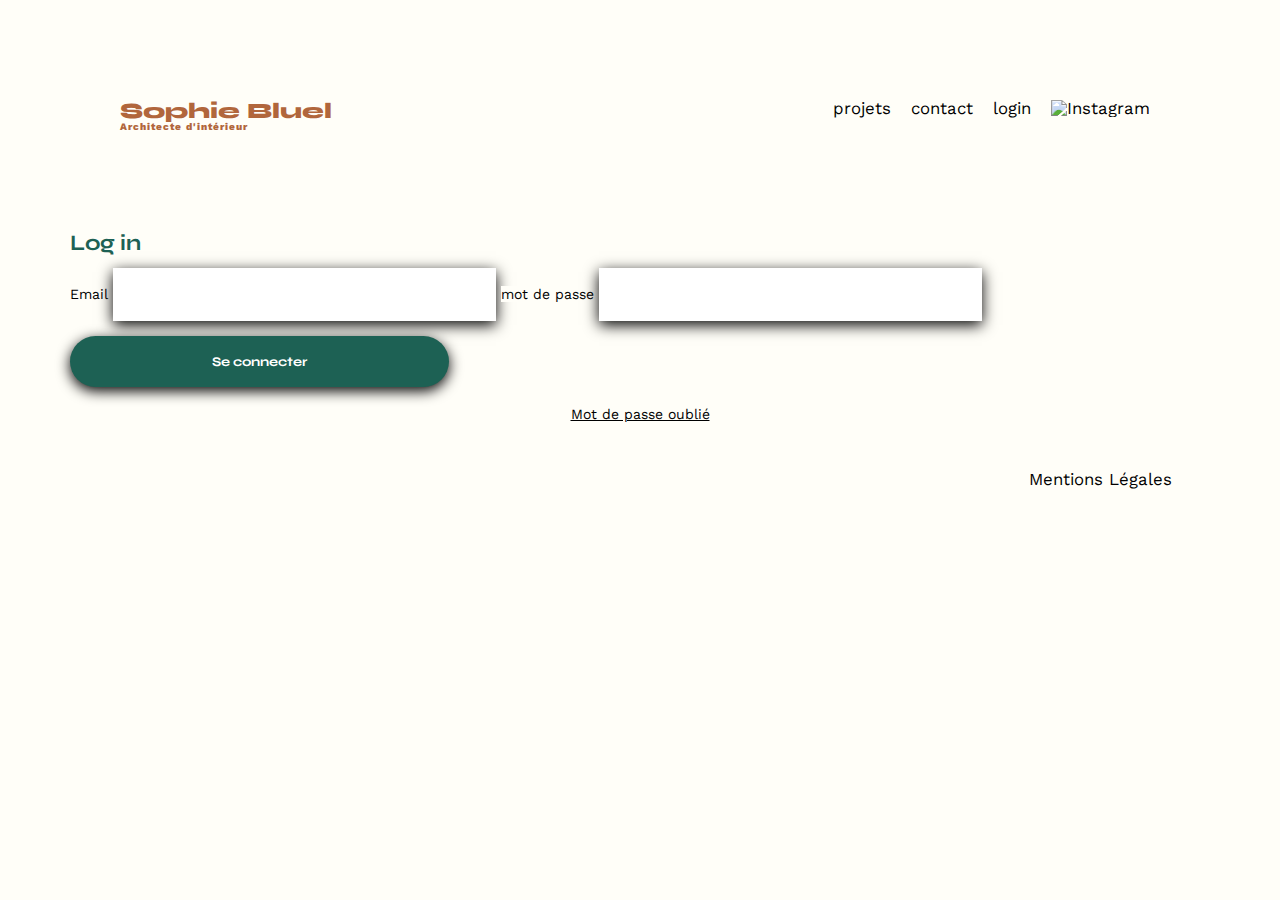
==== FrontEnd/login.html @ 559c423d "Page d'accueil terminée, ajout page de connexion" ====
<!DOCTYPE html>
<html lang="fr">

<head>
	<meta charset="UTF-8">
	<title>Login - Sophie Bluel - Architecte d'intérieur</title>
	<meta name="viewport" content="width=device-width, initial-scale=1.0">
	<link rel="preconnect" href="https://fonts.googleapis.com">
	<link rel="preconnect" href="https://fonts.gstatic.com" crossorigin>
	<link href="https://fonts.googleapis.com/css2?family=Syne:wght@700;800&family=Work+Sans&display=swap"
		rel="stylesheet">
	<meta name="description" content="">
	<link rel="stylesheet" href="./assets/style.css">
	<script type="module" src="./assets/login.js" defer></script>
</head>

<body>
	<header>
		<h1>Sophie Bluel <span>Architecte d'intérieur</span></h1>
		<nav>
			<ul>
				<li>projets</li>
				<li>contact</li>
				<li>login</li>
				<li><img src="./assets/icons/instagram.png" alt="Instagram"></li>
			</ul>
		</nav>
	</header>

	<main>
		<section class="login">
			<form action="#" method="post">
				<h1 class="log">Log in </h1>
				<label for="email">Email</label>

				<input type="email" name="email" id="email">

				<label for="password">mot de passe</label>

				<input type="password" name="password" id="password">


				<input type="submit" value="Se connecter">
			</form>

			<p>Mot de passe oublié</p>
		</section>
	</main>
	<footer>
		<nav>
			<ul>
				<li>Mentions Légales</li>
			</ul>
		</nav>
	</footer>
</body>

</html>
---- FrontEnd/assets/style.css ----
/* http://meyerweb.com/eric/tools/css/reset/
   v2.0 | 20110126
   License: none (public domain)
*/

html, body, div, span, applet, object, iframe,
h1, h2, h3, h4, h5, h6, p, blockquote, pre,
a, abbr, acronym, address, big, cite, code,
del, dfn, em, img, ins, kbd, q, s, samp,
small, strike, strong, sub, sup, tt, var,
b, u, i, center,
dl, dt, dd, ol, ul, li,
fieldset, form, label, legend,
table, caption, tbody, tfoot, thead, tr, th, td,
article, aside, canvas, details, embed,
figure, figcaption, footer, header, hgroup,
menu, nav, output, ruby, section, summary,
time, mark, audio, video {
	margin: 0;
	padding: 0;
	border: 0;
	font-size: 100%;
	font: inherit;
	vertical-align: baseline;
	background: #FFFEF8;

}
/* HTML5 display-role reset for older browsers */
article, aside, details, figcaption, figure,
footer, header, hgroup, menu, nav, section {
	display: block;
}
body {
	line-height: 1;
}
ol, ul {
	list-style: none;
}
blockquote, q {
	quotes: none;
}
blockquote:before, blockquote:after,
q:before, q:after {
	content: '';
	content: none;
}
table {
	border-collapse: collapse;
	border-spacing: 0;
}
/** end reset css**/
body {
	max-width: 1140px;
	margin:auto;
	font-family: 'Work Sans' ;
	font-size: 14px;
}
header {
	display: flex;
	justify-content: space-between;
	margin: 50px 0;
	padding:50px;
}
section {
	margin: 50px 0
}

h1{
	display: flex;
	flex-direction: column;
	font-family: 'Syne';
	font-size: 22px;
	font-weight: 800;
	color: #B1663C
}

h1 > span {
	font-family: 'Work Sans';
	font-size:10px;
	letter-spacing: 0.1em;
;
}

h2{
	font-family: 'Syne';
	font-weight: 700;
	font-size: 30px;
	color: #1D6154
}
nav ul {
	display: flex;
	align-items: center;
	list-style-type: none;

}
nav li {
	padding: 0 10px;
	font-size: 1.2em;
}

li:hover {
	color: #B1663C;
}
#introduction {
	display: flex;
	align-items: center;
}
#introduction figure {
	flex: 1
}
#introduction img {
	display: block;
	margin: auto;
	width: 80%;
}

#introduction article {
	flex: 1
}
#introduction h2 {
	margin-bottom: 1em;
}

#introduction p {
	margin-bottom: 0.5em;
}
#portfolio h2 {
	text-align: center;
	margin-bottom: 1em;
}
.portfoliobuttons_filter{

	display: flex;
	flex: 1;
	width: 100%;
	justify-content: center;
	gap:10px;
	margin: 50px 0;
	

}
.filterbutton {
	font-family: 'Syne';
	font-weight: 700;
	border: 1px solid #1D6154; 
	text-align: center;
	border-radius: 40px;
	padding: 10px;
	color: #1D6154;
	min-width: 75px;
	
}
.filterbutton:hover {
	color: white;
	background-color: #1D6154;
}

.gallery {
	width: 100%;
	display: grid;
	grid-template-columns: 1fr 1fr 1fr;
	grid-column-gap: 20px;
	grid-row-gap: 20px;
}

.gallery img {
	width: 100%;

}
#contact {
	width: 50%;
margin: auto;
}
#contact > * {
	text-align: center;

}
#contact h2{
	margin-bottom: 20px;
}
#contact form {
	text-align: left;
	margin-top:30px;
	display: flex;
	flex-direction: column;
}

#contact input {
	height: 50px;
	font-size: 1.2em;
	border: none;
	box-shadow: 0px 4px 14px rgba(0, 0, 0, 0.09);
}
#contact label {
	margin: 2em 0 1em 0;
}
#contact textarea {
	border: none;
	box-shadow: 0px 4px 14px rgba(0, 0, 0, 0.09);
}

input[type="submit"]{
	font-family: 'Syne';
	font-weight: 700;
	color: white;
	background-color: #1D6154;
	margin : 2em auto ;
	width: 180px;
	text-align: center;
	border-radius: 60px ;
	
}

footer nav ul {
	display: flex;
	justify-content: flex-end;
	margin: 2em
}
/* LoginPage */

.log {
	font-family: 'Syne';
	font-weight: 700;
	color: #1D6154;
	width: 100px;
	height: 36px;




}
.login {
	width: 100%;
	gap: 5px;
	display: flex;
	flex-direction: column;
	align-items: center;

}
.login input {
	margin-bottom:15px;
	margin-top: 0px;
	border: none;
	box-shadow: 0px 4px 14px #000000;
	width: 379px;
	height: 51px;
}
.essai{
	box-shadow:none;
}
.login p {
	text-decoration:underline;
	margin-top: 0px;

 }
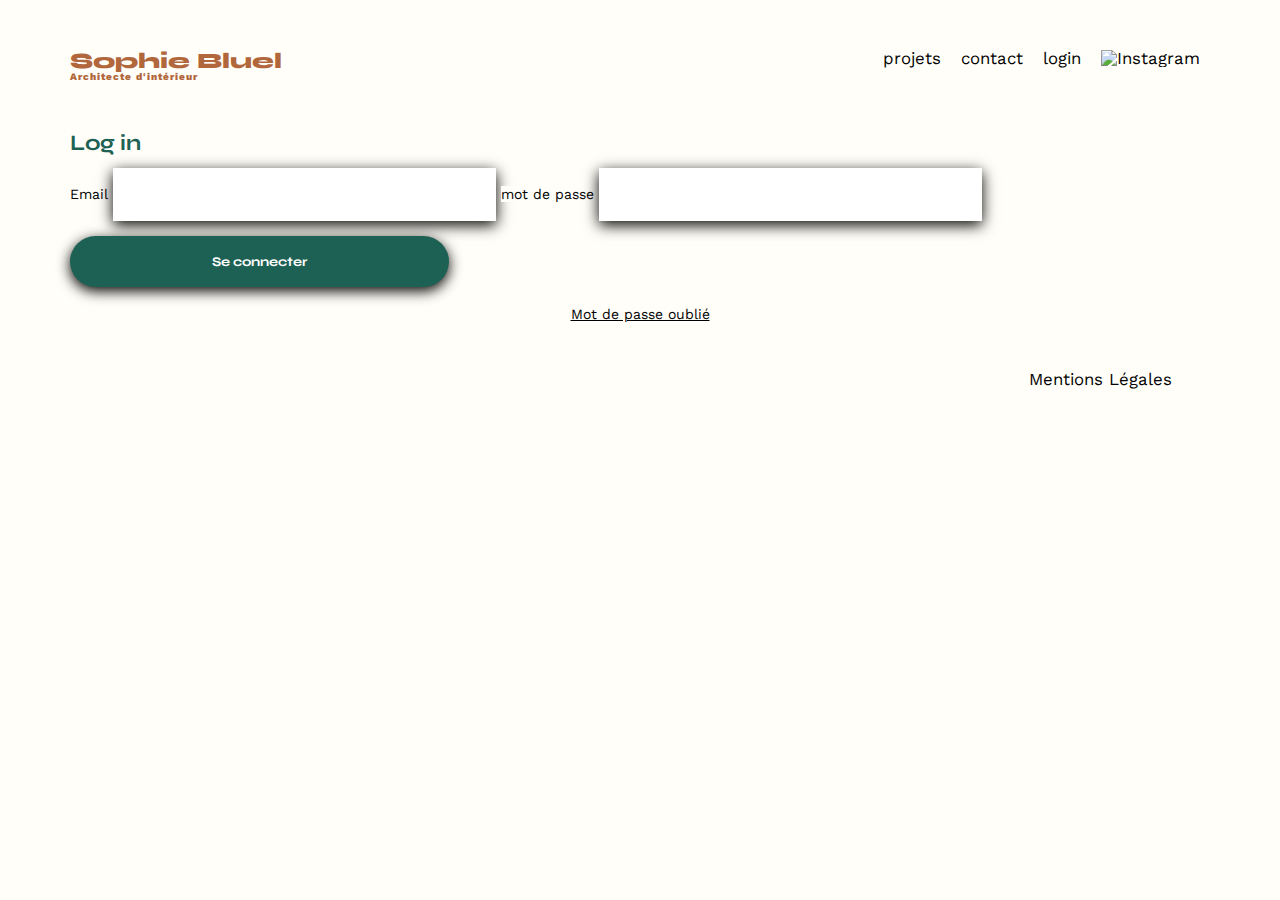
==== commit 2c8868a5: "Ajout de fichiers indexés" ====
--- a/FrontEnd/login.html
+++ b/FrontEnd/login.html
@@ -10,8 +10,8 @@
 	<link href="https://fonts.googleapis.com/css2?family=Syne:wght@700;800&family=Work+Sans&display=swap"
 		rel="stylesheet">
 	<meta name="description" content="">
-	<link rel="stylesheet" href="./assets/style.css">
-	<script type="module" src="./assets/login.js" defer></script>
+	<link rel="stylesheet" href="./assets/css/style.css">
+	<script type="module" src="./assets/js/login.js" defer></script>
 </head>
 
 <body>
--- a/FrontEnd/assets/css/style.css
+++ b/FrontEnd/assets/css/style.css
@@ -0,0 +1,269 @@
+/* http://meyerweb.com/eric/tools/css/reset/
+   v2.0 | 20110126
+   License: none (public domain)
+*/
+html, body, div, span, applet, object, iframe,
+h1, h2, h3, h4, h5, h6, p, blockquote, pre,
+a, abbr, acronym, address, big, cite, code,
+del, dfn, em, img, ins, kbd, q, s, samp,
+small, strike, strong, sub, sup, tt, var,
+b, u, i, center,
+dl, dt, dd, ol, ul, li,
+fieldset, form, label, legend,
+table, caption, tbody, tfoot, thead, tr, th, td,
+article, aside, canvas, details, embed,
+figure, figcaption, footer, header, hgroup,
+menu, nav, output, ruby, section, summary,
+time, mark, audio, video {
+  margin: 0;
+  padding: 0;
+  border: 0;
+  font-size: 100%;
+  font: inherit;
+  vertical-align: baseline;
+  background: #FFFEF8;
+}
+
+/* HTML5 display-role reset for older browsers */
+article, aside, details, figcaption, figure,
+footer, header, hgroup, menu, nav, section {
+  display: block;
+}
+
+body {
+  line-height: 1;
+}
+
+ol, ul {
+  list-style: none;
+}
+
+blockquote, q {
+  quotes: none;
+}
+
+blockquote:before, blockquote:after,
+q:before, q:after {
+  content: "";
+  content: none;
+}
+
+table {
+  border-collapse: collapse;
+  border-spacing: 0;
+}
+
+/** end reset css**/
+body {
+  max-width: 1140px;
+  margin: auto;
+  font-family: "Work Sans";
+  font-size: 14px;
+}
+
+header {
+  display: flex;
+  justify-content: space-between;
+  margin: 50px 0;
+}
+
+section {
+  margin: 50px 0;
+}
+
+h1 {
+  display: flex;
+  flex-direction: column;
+  font-family: "Syne";
+  font-size: 22px;
+  font-weight: 800;
+  color: #B1663C;
+}
+
+h1 > span {
+  font-family: "Work Sans";
+  font-size: 10px;
+  letter-spacing: 0.1em;
+}
+
+h2 {
+  font-family: "Syne";
+  font-weight: 700;
+  font-size: 30px;
+  color: #1D6154;
+}
+
+nav ul {
+  display: flex;
+  align-items: center;
+  list-style-type: none;
+}
+
+nav li {
+  padding: 0 10px;
+  font-size: 1.2em;
+}
+
+li:hover {
+  color: #B1663C;
+}
+
+#introduction {
+  display: flex;
+  align-items: center;
+}
+
+#introduction figure {
+  flex: 1;
+}
+
+#introduction img {
+  display: block;
+  margin: auto;
+  width: 80%;
+}
+
+#introduction article {
+  flex: 1;
+}
+
+#introduction h2 {
+  margin-bottom: 1em;
+}
+
+#introduction p {
+  margin-bottom: 0.5em;
+}
+
+#portfolio {
+  display: flex;
+  flex-direction: column;
+  justify-content: center;
+  align-items: center;
+  width: 100%;
+}
+
+#portfolio h2 {
+  text-align: center;
+  margin-bottom: 1em;
+}
+
+.portfolio__filterbar {
+  display: flex;
+  width: 100%;
+  justify-content: center;
+  gap: 10px;
+  margin: 10px 0 40px 0;
+}
+
+.portfolio__filterbutton {
+  font-family: "Syne";
+  font-weight: 700;
+  border: 1px solid #1D6154;
+  text-align: center;
+  border-radius: 40px;
+  padding: 10px;
+  color: #1D6154;
+  min-width: 75px;
+}
+
+.portfolio__filterbutton:hover {
+  color: white;
+  background-color: #1D6154;
+}
+
+.gallery {
+  display: grid;
+  grid-template-columns: 1fr 1fr 1fr;
+  grid-column-gap: 20px;
+  grid-row-gap: 20px;
+}
+
+.gallery img {
+  width: 100%;
+  height: 407px;
+}
+
+#contact {
+  width: 50%;
+  margin: auto;
+}
+
+#contact > * {
+  text-align: center;
+}
+
+#contact h2 {
+  margin-bottom: 20px;
+}
+
+#contact form {
+  text-align: left;
+  margin-top: 30px;
+  display: flex;
+  flex-direction: column;
+}
+
+#contact input {
+  height: 50px;
+  font-size: 1.2em;
+  border: none;
+  box-shadow: 0px 4px 14px rgba(0, 0, 0, 0.09);
+}
+
+#contact label {
+  margin: 2em 0 1em 0;
+}
+
+#contact textarea {
+  border: none;
+  box-shadow: 0px 4px 14px rgba(0, 0, 0, 0.09);
+}
+
+input[type=submit] {
+  font-family: "Syne";
+  font-weight: 700;
+  color: white;
+  background-color: #1D6154;
+  margin: 2em auto;
+  width: 180px;
+  text-align: center;
+  border-radius: 60px;
+}
+
+footer nav ul {
+  display: flex;
+  justify-content: flex-end;
+  margin: 2em;
+}
+
+/* LoginPage */
+.log {
+  font-family: "Syne";
+  font-weight: 700;
+  color: #1D6154;
+  width: 100px;
+  height: 36px;
+}
+
+.login {
+  width: 100%;
+  gap: 5px;
+  display: flex;
+  flex-direction: column;
+  align-items: center;
+}
+
+.login input {
+  margin-bottom: 15px;
+  margin-top: 0px;
+  border: none;
+  box-shadow: 0px 4px 14px #000000;
+  width: 379px;
+  height: 51px;
+}
+
+.login p {
+  text-decoration: underline;
+  margin-top: 0px;
+}/*# sourceMappingURL=style.css.map */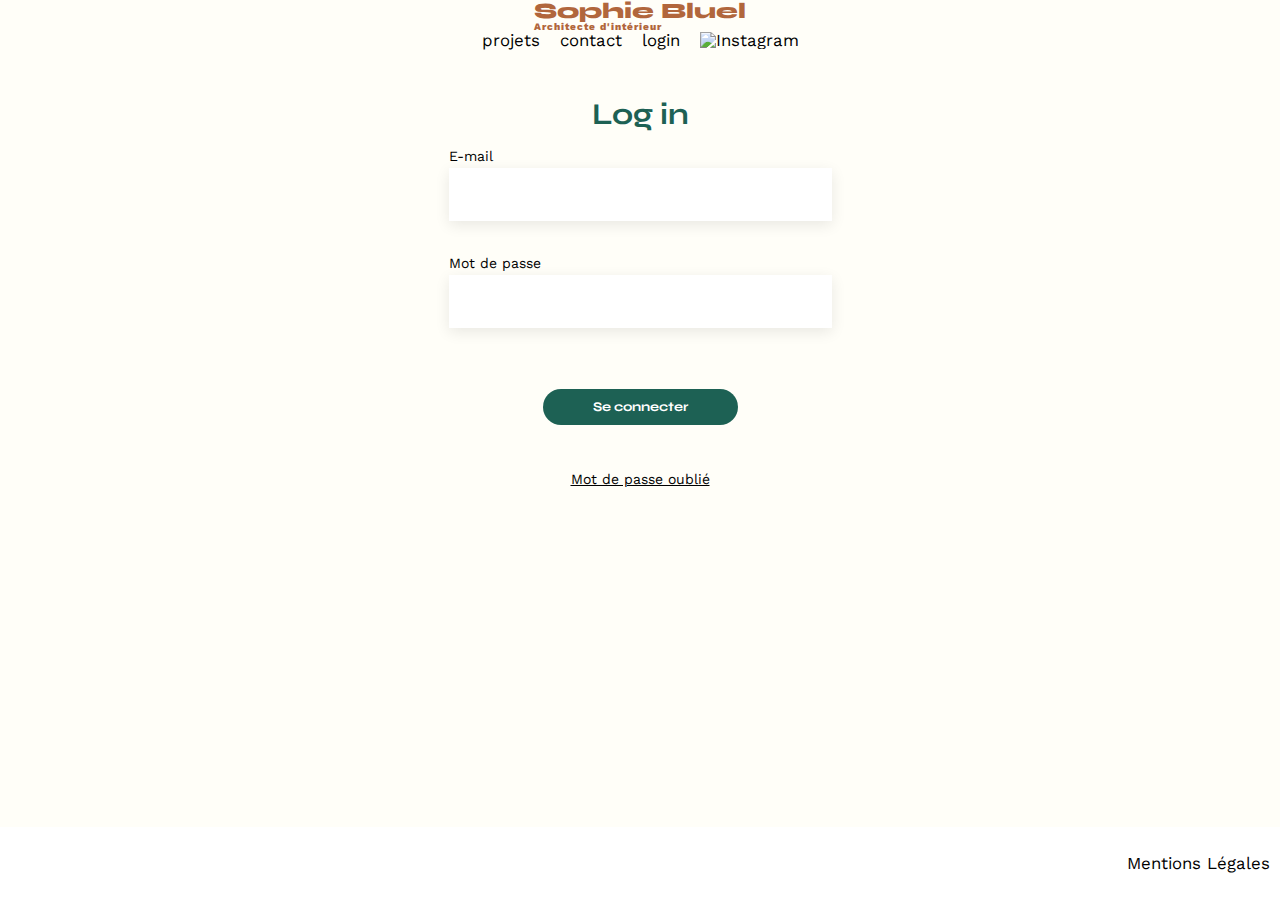
==== commit ad143360: "Intégration page login" ====
--- a/FrontEnd/login.html
+++ b/FrontEnd/login.html
@@ -15,9 +15,11 @@
 </head>
 
 <body>
-	<header>
-		<h1>Sophie Bluel <span>Architecte d'intérieur</span></h1>
-		<nav>
+	<header class="site-header">
+		<a href="./index.html" class="site-header__logo">
+			<h1>Sophie Bluel <span>Architecte d'intérieur</span></h1>
+		</a>
+		<nav class="navbar">
 			<ul>
 				<li>projets</li>
 				<li>contact</li>
@@ -29,21 +31,20 @@
 
 	<main>
 		<section class="login">
-			<form action="#" method="post">
-				<h1 class="log">Log in </h1>
-				<label for="email">Email</label>
-
-				<input type="email" name="email" id="email">
-
-				<label for="password">mot de passe</label>
-
-				<input type="password" name="password" id="password">
-
-
-				<input type="submit" value="Se connecter">
+			<form class="login__form" action="#" method="post">
+				<h2 class="login__title">Log in </h1>
+					<div class="login__group">
+						<label class="login__label" for="email">E-mail</label>
+						<input class="login__input" type="email" name="email" id="email">
+					</div>
+					<div class="login__group">
+						<label class="login__label" for="password">Mot de passe</label>
+						<input class="login__input" type="password" name="password" id="password">
+					</div>
+					<input class="login__submit" type="submit" value="Se connecter">
+					<p>Mot de passe oublié</p>
 			</form>
 
-			<p>Mot de passe oublié</p>
 		</section>
 	</main>
 	<footer>
--- a/FrontEnd/assets/css/style.css
+++ b/FrontEnd/assets/css/style.css
@@ -2,19 +2,87 @@
    v2.0 | 20110126
    License: none (public domain)
 */
-html, body, div, span, applet, object, iframe,
-h1, h2, h3, h4, h5, h6, p, blockquote, pre,
-a, abbr, acronym, address, big, cite, code,
-del, dfn, em, img, ins, kbd, q, s, samp,
-small, strike, strong, sub, sup, tt, var,
-b, u, i, center,
-dl, dt, dd, ol, ul, li,
-fieldset, form, label, legend,
-table, caption, tbody, tfoot, thead, tr, th, td,
-article, aside, canvas, details, embed,
-figure, figcaption, footer, header, hgroup,
-menu, nav, output, ruby, section, summary,
-time, mark, audio, video {
+html,
+body,
+div,
+span,
+applet,
+object,
+iframe,
+h1,
+h2,
+h3,
+h4,
+h5,
+h6,
+p,
+blockquote,
+pre,
+a,
+abbr,
+acronym,
+address,
+big,
+cite,
+code,
+del,
+dfn,
+em,
+img,
+ins,
+kbd,
+q,
+s,
+samp,
+small,
+strike,
+strong,
+sub,
+sup,
+tt,
+var,
+b,
+u,
+i,
+center,
+dl,
+dt,
+dd,
+ol,
+ul,
+li,
+fieldset,
+form,
+label,
+legend,
+table,
+caption,
+tbody,
+tfoot,
+thead,
+tr,
+th,
+td,
+article,
+aside,
+canvas,
+details,
+embed,
+figure,
+figcaption,
+footer,
+header,
+hgroup,
+menu,
+nav,
+output,
+ruby,
+section,
+summary,
+time,
+mark,
+audio,
+video {
   margin: 0;
   padding: 0;
   border: 0;
@@ -25,25 +93,64 @@
 }
 
 /* HTML5 display-role reset for older browsers */
-article, aside, details, figcaption, figure,
-footer, header, hgroup, menu, nav, section {
+article,
+aside,
+details,
+figcaption,
+figure,
+footer,
+header,
+hgroup,
+menu,
+nav,
+section {
   display: block;
 }
 
+html {
+  min-height: 100vh;
+}
+
+html,
 body {
+  height: 100%;
+}
+
+main {
+  width: 100%;
+  max-width: 1140px;
+  margin: 0 auto;
+}
+
+main {
+  display: flex;
+  flex-direction: column;
+  align-items: center;
+  flex: 1;
+}
+
+body {
+  min-height: 100vh;
+  display: flex;
+  flex-direction: column;
+  align-items: center;
   line-height: 1;
 }
 
-ol, ul {
+ol,
+ul {
   list-style: none;
 }
 
-blockquote, q {
+blockquote,
+q {
   quotes: none;
 }
 
-blockquote:before, blockquote:after,
-q:before, q:after {
+blockquote:before,
+blockquote:after,
+q:before,
+q:after {
   content: "";
   content: none;
 }
@@ -54,17 +161,60 @@
 }
 
 /** end reset css**/
+/** index **/
+html .hide_element {
+  display: none;
+}
+
+.bold-font {
+  font-weight: bold;
+}
+
 body {
-  max-width: 1140px;
-  margin: auto;
   font-family: "Work Sans";
   font-size: 14px;
 }
 
-header {
+.site-header {
+  width: 100%;
+  display: flex;
+  flex-direction: column;
+  align-items: center;
+}
+.site-header__logo {
+  text-decoration: none;
+}
+.site-header__container {
+  width: 100%;
+  max-width: 1140px;
   display: flex;
   justify-content: space-between;
   margin: 50px 0;
+}
+
+.topbar {
+  height: 59px;
+  display: flex;
+  justify-content: center;
+  align-items: center;
+  width: 100%;
+  background-color: black;
+}
+.topbar__container {
+  display: flex;
+  gap: 5px;
+  background-color: inherit;
+}
+.topbar__txt {
+  background-color: inherit;
+  color: white;
+  font-family: "Work Sans";
+  font-weight: 400;
+  font-size: 16px;
+}
+.topbar i {
+  color: white;
+  background-color: inherit;
 }
 
 section {
@@ -104,6 +254,11 @@
   font-size: 1.2em;
 }
 
+.navbar__link {
+  text-decoration: none;
+  color: inherit;
+}
+
 li:hover {
   color: #B1663C;
 }
@@ -145,9 +300,22 @@
 
 #portfolio h2 {
   text-align: center;
+}
+
+.portfolio__titlegroup {
+  display: flex;
+  align-items: center;
+  justify-content: center;
   margin-bottom: 1em;
 }
-
+.portfolio__titlegroup h2 {
+  margin-right: 20px;
+  margin-bottom: 0;
+}
+.portfolio__editbutton {
+  display: flex;
+  gap: 5px;
+}
 .portfolio__filterbar {
   display: flex;
   width: 100%;
@@ -155,7 +323,6 @@
   gap: 10px;
   margin: 10px 0 40px 0;
 }
-
 .portfolio__filterbutton {
   font-family: "Syne";
   font-weight: 700;
@@ -166,7 +333,6 @@
   color: #1D6154;
   min-width: 75px;
 }
-
 .portfolio__filterbutton:hover {
   color: white;
   background-color: #1D6154;
@@ -205,6 +371,7 @@
 }
 
 #contact input {
+  min-width: 179px;
   height: 50px;
   font-size: 1.2em;
   border: none;
@@ -226,15 +393,23 @@
   color: white;
   background-color: #1D6154;
   margin: 2em auto;
-  width: 180px;
   text-align: center;
   border-radius: 60px;
 }
 
+footer {
+  box-sizing: border-box;
+  width: 100%;
+}
 footer nav ul {
+  width: 100%;
+  background-color: white;
   display: flex;
   justify-content: flex-end;
-  margin: 2em;
+  padding: 2em 0;
+}
+footer nav ul li {
+  background-color: inherit;
 }
 
 /* LoginPage */
@@ -248,21 +423,33 @@
 
 .login {
   width: 100%;
+  display: flex;
+  flex-direction: column;
+  align-items: center;
+}
+.login__form {
+  display: flex;
+  flex-direction: column;
+  gap: 20px;
+  align-items: center;
+}
+.login__group {
+  display: flex;
+  flex-direction: column;
   gap: 5px;
-  display: flex;
-  flex-direction: column;
-  align-items: center;
-}
-
-.login input {
+}
+.login__input {
   margin-bottom: 15px;
   margin-top: 0px;
   border: none;
-  box-shadow: 0px 4px 14px #000000;
+  box-shadow: 0px 4px 14px 0px rgba(0, 0, 0, 0.0901960784);
   width: 379px;
   height: 51px;
 }
-
+.login__submit {
+  padding: 10px 50px;
+  border: none;
+}
 .login p {
   text-decoration: underline;
   margin-top: 0px;
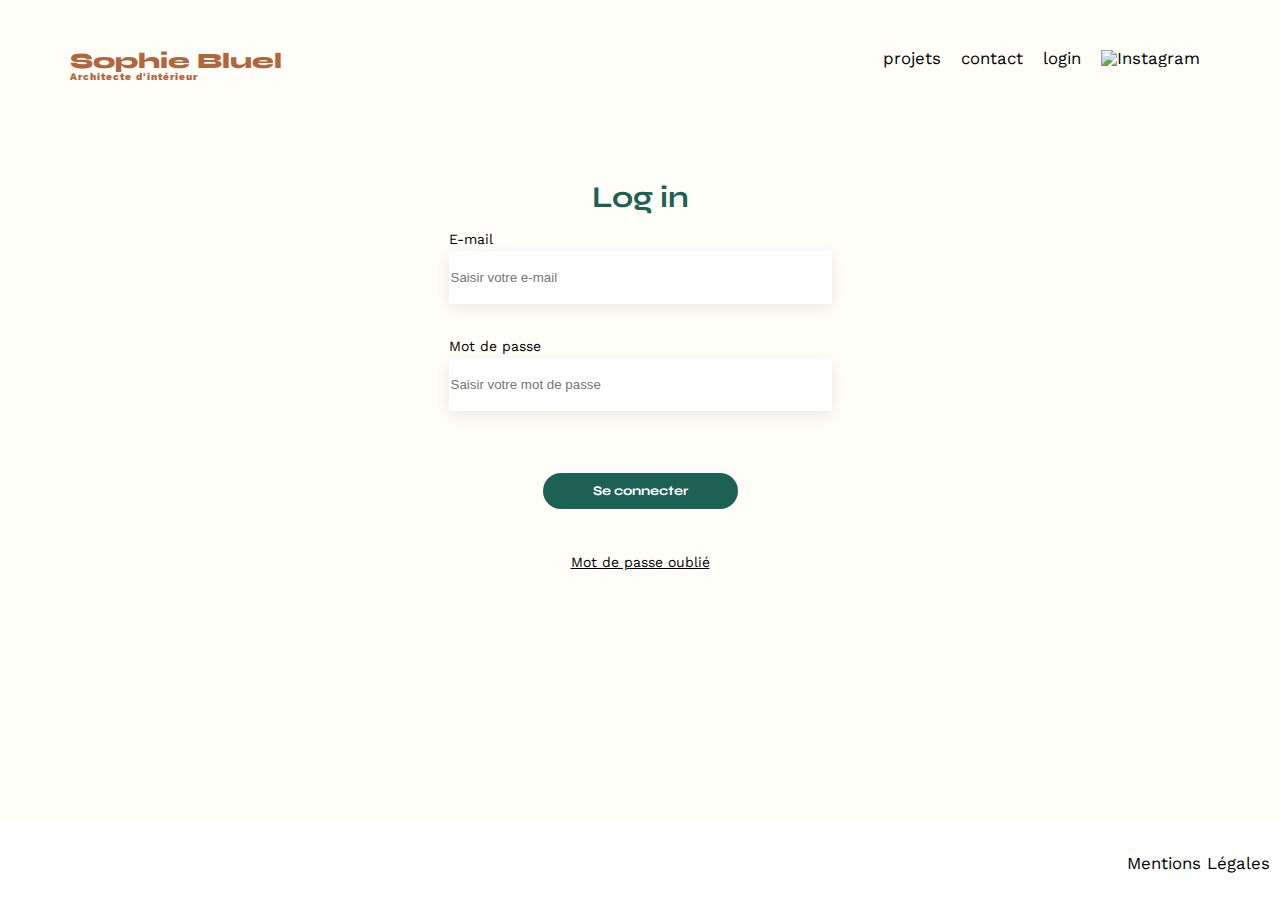
==== commit 90f551bc: "Login fonctionnel" ====
--- a/FrontEnd/login.html
+++ b/FrontEnd/login.html
@@ -16,17 +16,19 @@
 
 <body>
 	<header class="site-header">
-		<a href="./index.html" class="site-header__logo">
-			<h1>Sophie Bluel <span>Architecte d'intérieur</span></h1>
-		</a>
-		<nav class="navbar">
-			<ul>
-				<li>projets</li>
-				<li>contact</li>
-				<li>login</li>
-				<li><img src="./assets/icons/instagram.png" alt="Instagram"></li>
-			</ul>
-		</nav>
+		<div class="site-header__container">
+			<a href="./index.html" class="site-header__logo">
+				<h1>Sophie Bluel <span>Architecte d'intérieur</span></h1>
+			</a>
+			<nav class="navbar">
+				<ul>
+					<li>projets</li>
+					<li>contact</li>
+					<li>login</li>
+					<li><img src="./assets/icons/instagram.png" alt="Instagram"></li>
+				</ul>
+			</nav>
+		</div>
 	</header>
 
 	<main>
@@ -35,11 +37,13 @@
 				<h2 class="login__title">Log in </h1>
 					<div class="login__group">
 						<label class="login__label" for="email">E-mail</label>
-						<input class="login__input" type="email" name="email" id="email">
+						<input class="login__input" type="email" name="email" id="email"
+							placeholder="Saisir votre e-mail">
 					</div>
 					<div class="login__group">
 						<label class="login__label" for="password">Mot de passe</label>
-						<input class="login__input" type="password" name="password" id="password">
+						<input class="login__input" type="password" name="password" id="password"
+							placeholder="Saisir votre mot de passe">
 					</div>
 					<input class="login__submit" type="submit" value="Se connecter">
 					<p>Mot de passe oublié</p>
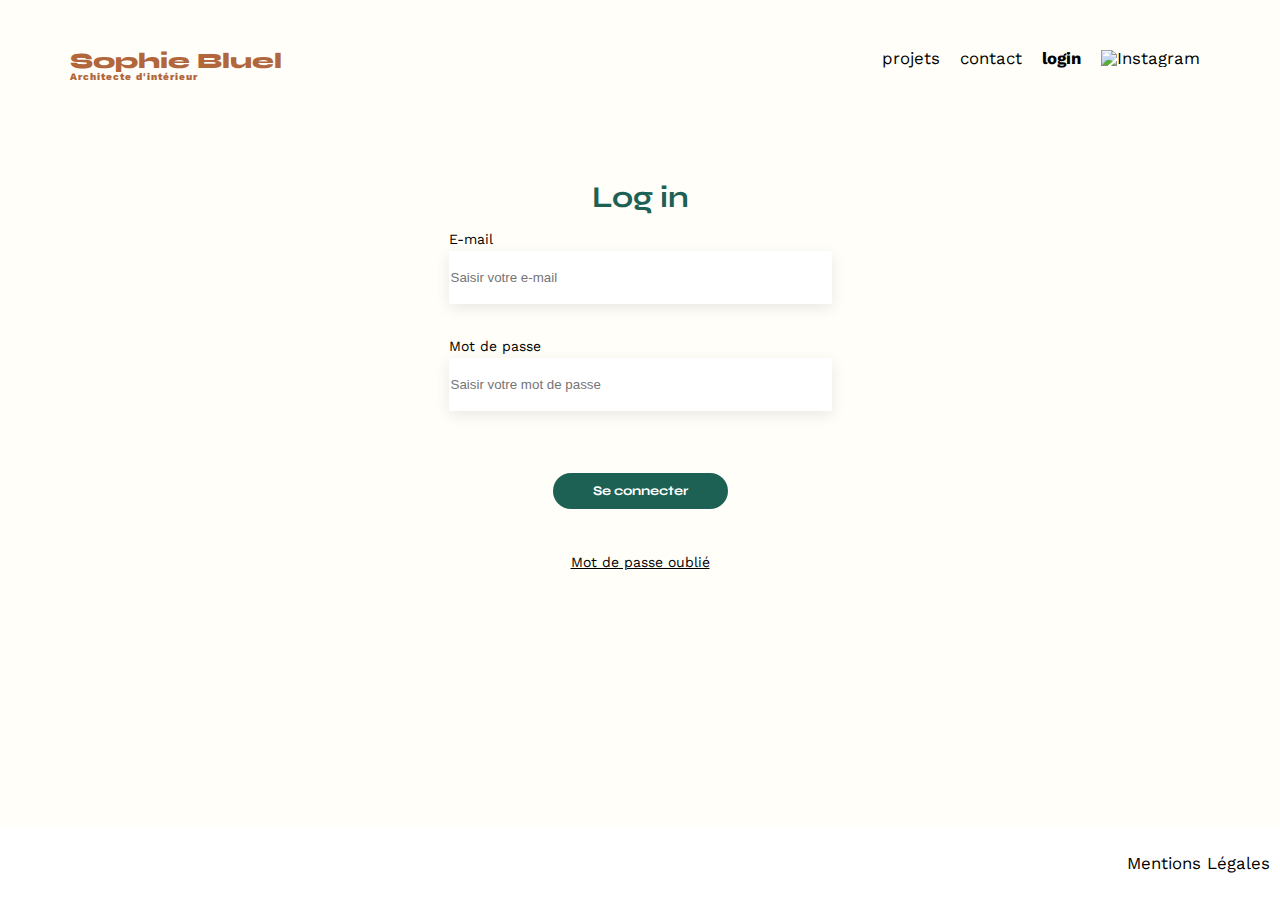
==== commit 4981cd98: "Correction liens" ====
--- a/FrontEnd/login.html
+++ b/FrontEnd/login.html
@@ -12,6 +12,7 @@
 	<meta name="description" content="">
 	<link rel="stylesheet" href="./assets/css/style.css">
 	<script type="module" src="./assets/js/login.js" defer></script>
+	<script type="module" src="./assets/js/verification.js" defer></script>
 </head>
 
 <body>
@@ -24,7 +25,9 @@
 				<ul>
 					<li>projets</li>
 					<li>contact</li>
-					<li>login</li>
+					<a href="" class="navbar__link">
+						<li class="js-navlogin bold-font">login</li>
+					</a>
 					<li><img src="./assets/icons/instagram.png" alt="Instagram"></li>
 				</ul>
 			</nav>
--- a/FrontEnd/assets/css/style.css
+++ b/FrontEnd/assets/css/style.css
@@ -166,6 +166,10 @@
   display: none;
 }
 
+html .stop-scrolling {
+  overflow: hidden;
+}
+
 .bold-font {
   font-weight: bold;
 }
@@ -190,6 +194,9 @@
   display: flex;
   justify-content: space-between;
   margin: 50px 0;
+}
+.site-header a {
+  text-decoration: none;
 }
 
 .topbar {
@@ -306,7 +313,7 @@
   display: flex;
   align-items: center;
   justify-content: center;
-  margin-bottom: 1em;
+  margin-bottom: 3em;
 }
 .portfolio__titlegroup h2 {
   margin-right: 20px;
@@ -315,6 +322,7 @@
 .portfolio__editbutton {
   display: flex;
   gap: 5px;
+  cursor: pointer;
 }
 .portfolio__filterbar {
   display: flex;
@@ -338,16 +346,17 @@
   background-color: #1D6154;
 }
 
-.gallery {
+.portfolio__gallery {
   display: grid;
   grid-template-columns: 1fr 1fr 1fr;
   grid-column-gap: 20px;
   grid-row-gap: 20px;
 }
-
-.gallery img {
+.portfolio__gallery img {
   width: 100%;
   height: 407px;
+  -o-object-fit: cover;
+     object-fit: cover;
 }
 
 #contact {
@@ -395,6 +404,10 @@
   margin: 2em auto;
   text-align: center;
   border-radius: 60px;
+  border: none;
+  height: 36px;
+  padding: 5px 40px;
+  cursor: pointer;
 }
 
 footer {
@@ -448,9 +461,166 @@
 }
 .login__submit {
   padding: 10px 50px;
-  border: none;
 }
 .login p {
   text-decoration: underline;
   margin-top: 0px;
+}
+
+/* Modal */
+html .show_modal {
+  display: flex;
+}
+
+.modal * {
+  background: white;
+}
+
+.modal {
+  display: none;
+  position: fixed;
+  top: 0;
+  left: 0;
+  bottom: 0;
+  background-color: rgba(0, 0, 0, 0.3);
+  width: 100%;
+  height: 100%;
+  justify-content: center;
+  align-items: center;
+  flex-direction: column;
+}
+.modal__container {
+  width: 630px;
+  background-color: white;
+  display: flex;
+  flex-direction: column;
+  border-radius: 10px;
+  padding: 20px 20px;
+  box-sizing: border-box;
+  align-items: center;
+}
+.modal__icons {
+  display: flex;
+  flex-direction: row-reverse;
+  width: 100%;
+}
+.modal__workslist, .modal__addwork {
+  display: flex;
+  flex-direction: column;
+  box-sizing: border-box;
+  gap: 25px;
+  align-items: center;
+}
+.modal__addwork {
+  background: white;
+}
+.modal__title {
+  font-family: "Work Sans";
+  font-size: 26px;
+  font-weight: 400;
+  color: black;
+}
+.modal__gallery {
+  display: flex;
+  flex-wrap: wrap;
+  gap: 15px 5px;
+  max-width: 402px;
+}
+.modal__gallery .fa-trash-can {
+  position: absolute;
+  right: 5px;
+  top: 5px;
+  color: white;
+  background-color: black;
+  padding: 4px;
+  z-index: 10;
+  border-radius: 2px;
+  cursor: pointer;
+}
+.modal__gallery img {
+  -o-object-fit: cover;
+     object-fit: cover;
+  width: 76px;
+}
+.modal__img {
+  position: relative;
+  z-index: 0;
+  display: flex;
+  flex-direction: row;
+  height: 102px;
+}
+.modal__separator {
+  border-top: solid 1px rgb(179, 179, 179);
+  width: 100%;
+}
+.modal__import-container {
+  display: flex;
+  flex-direction: column;
+  justify-content: center;
+  align-items: center;
+  width: 100%;
+  height: 169px;
+  padding: 15px;
+  border-radius: 3px;
+}
+.modal__import-container * {
+  background-color: #E8F1F6;
+}
+.modal__importimg {
+  display: flex;
+  flex-direction: column;
+  justify-content: center;
+  align-items: center;
+  width: 100%;
+  height: 170px;
+}
+.modal__importlabel {
+  background: #CBD6DC;
+  width: 173px;
+  height: 36px;
+  border-radius: 50px;
+  display: flex;
+  justify-content: center;
+  align-items: center;
+  margin: 10px 0;
+}
+.modal__newimg {
+  height: inherit;
+}
+.modal .fa-image {
+  align-items: center;
+  font-size: 70px;
+  color: #B9C5CC;
+}
+.modal__icons {
+  width: 100%;
+  display: flex;
+  flex-direction: row-reverse;
+  justify-content: space-between;
+}
+.modal__form {
+  display: flex;
+  gap: 25px;
+  flex-direction: column;
+  align-items: center;
+  justify-content: center;
+  width: 420px;
+}
+.modal__inputcontainer {
+  display: flex;
+  flex-direction: column;
+  gap: 10px;
+  width: 100%;
+}
+.modal__input {
+  box-shadow: 0px 4px 14px 0px rgba(0, 0, 0, 0.0901960784);
+  border: none;
+  width: 100%;
+  height: 51px;
+  box-sizing: border-box;
+  font-size: 1, 2em;
+}
+
+.fa-arrow-left, .fa-xmark, .modal__importlabel {
+  cursor: pointer;
 }/*# sourceMappingURL=style.css.map */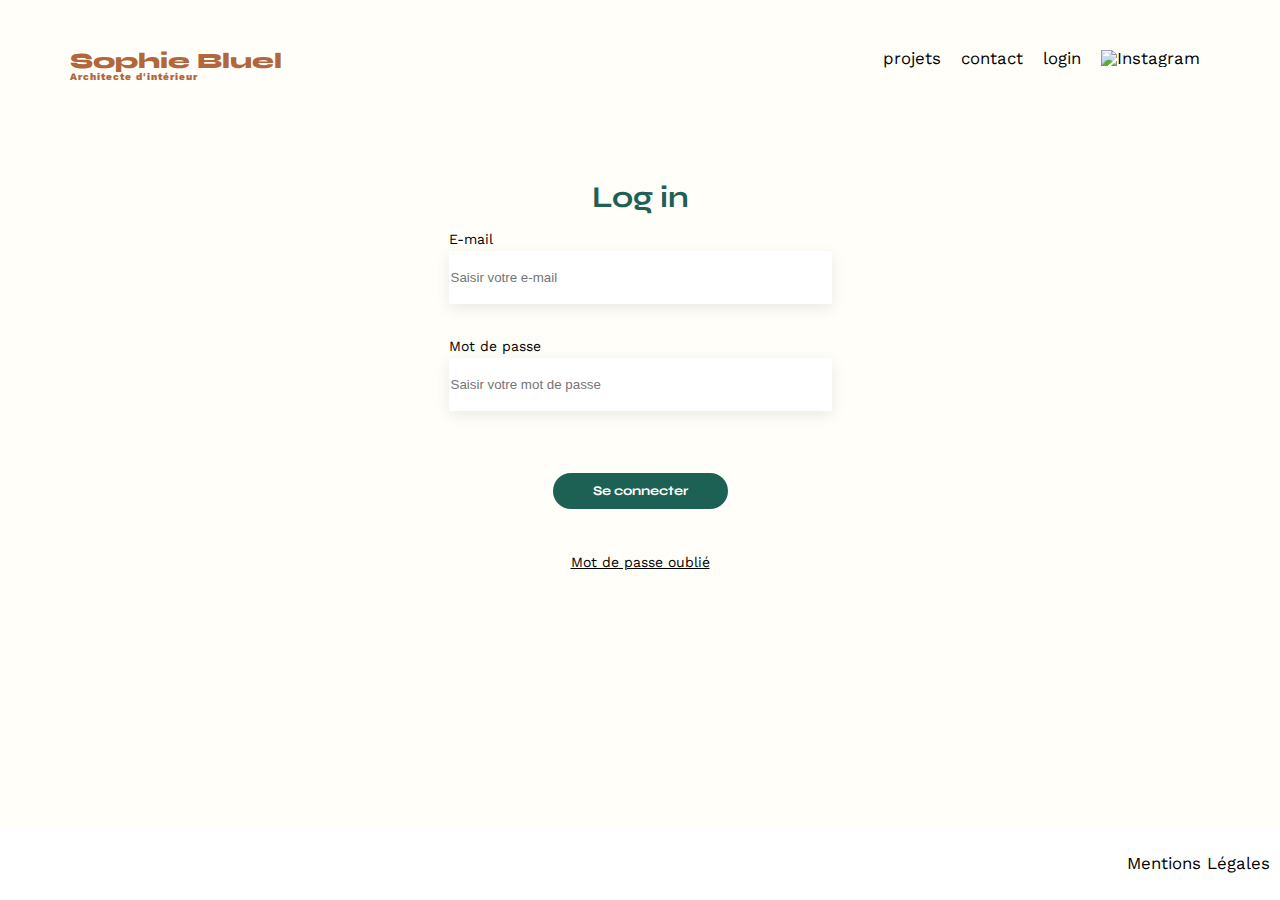
==== commit 5b15a3da: "Correction W3C et fetch categories" ====
--- a/FrontEnd/login.html
+++ b/FrontEnd/login.html
@@ -11,8 +11,7 @@
 		rel="stylesheet">
 	<meta name="description" content="">
 	<link rel="stylesheet" href="./assets/css/style.css">
-	<script type="module" src="./assets/js/login.js" defer></script>
-	<script type="module" src="./assets/js/verification.js" defer></script>
+	<script src="./assets/js/login.js" defer></script>
 </head>
 
 <body>
@@ -25,9 +24,7 @@
 				<ul>
 					<li>projets</li>
 					<li>contact</li>
-					<a href="" class="navbar__link">
-						<li class="js-navlogin bold-font">login</li>
-					</a>
+					<li>login</li>
 					<li><img src="./assets/icons/instagram.png" alt="Instagram"></li>
 				</ul>
 			</nav>
@@ -37,7 +34,7 @@
 	<main>
 		<section class="login">
 			<form class="login__form" action="#" method="post">
-				<h2 class="login__title">Log in </h1>
+				<h2 class="login__title">Log in</h2>
 					<div class="login__group">
 						<label class="login__label" for="email">E-mail</label>
 						<input class="login__input" type="email" name="email" id="email"
--- a/FrontEnd/assets/css/style.css
+++ b/FrontEnd/assets/css/style.css
@@ -618,7 +618,7 @@
   width: 100%;
   height: 51px;
   box-sizing: border-box;
-  font-size: 1, 2em;
+  font-size: 1.2em;
 }
 
 .fa-arrow-left, .fa-xmark, .modal__importlabel {
